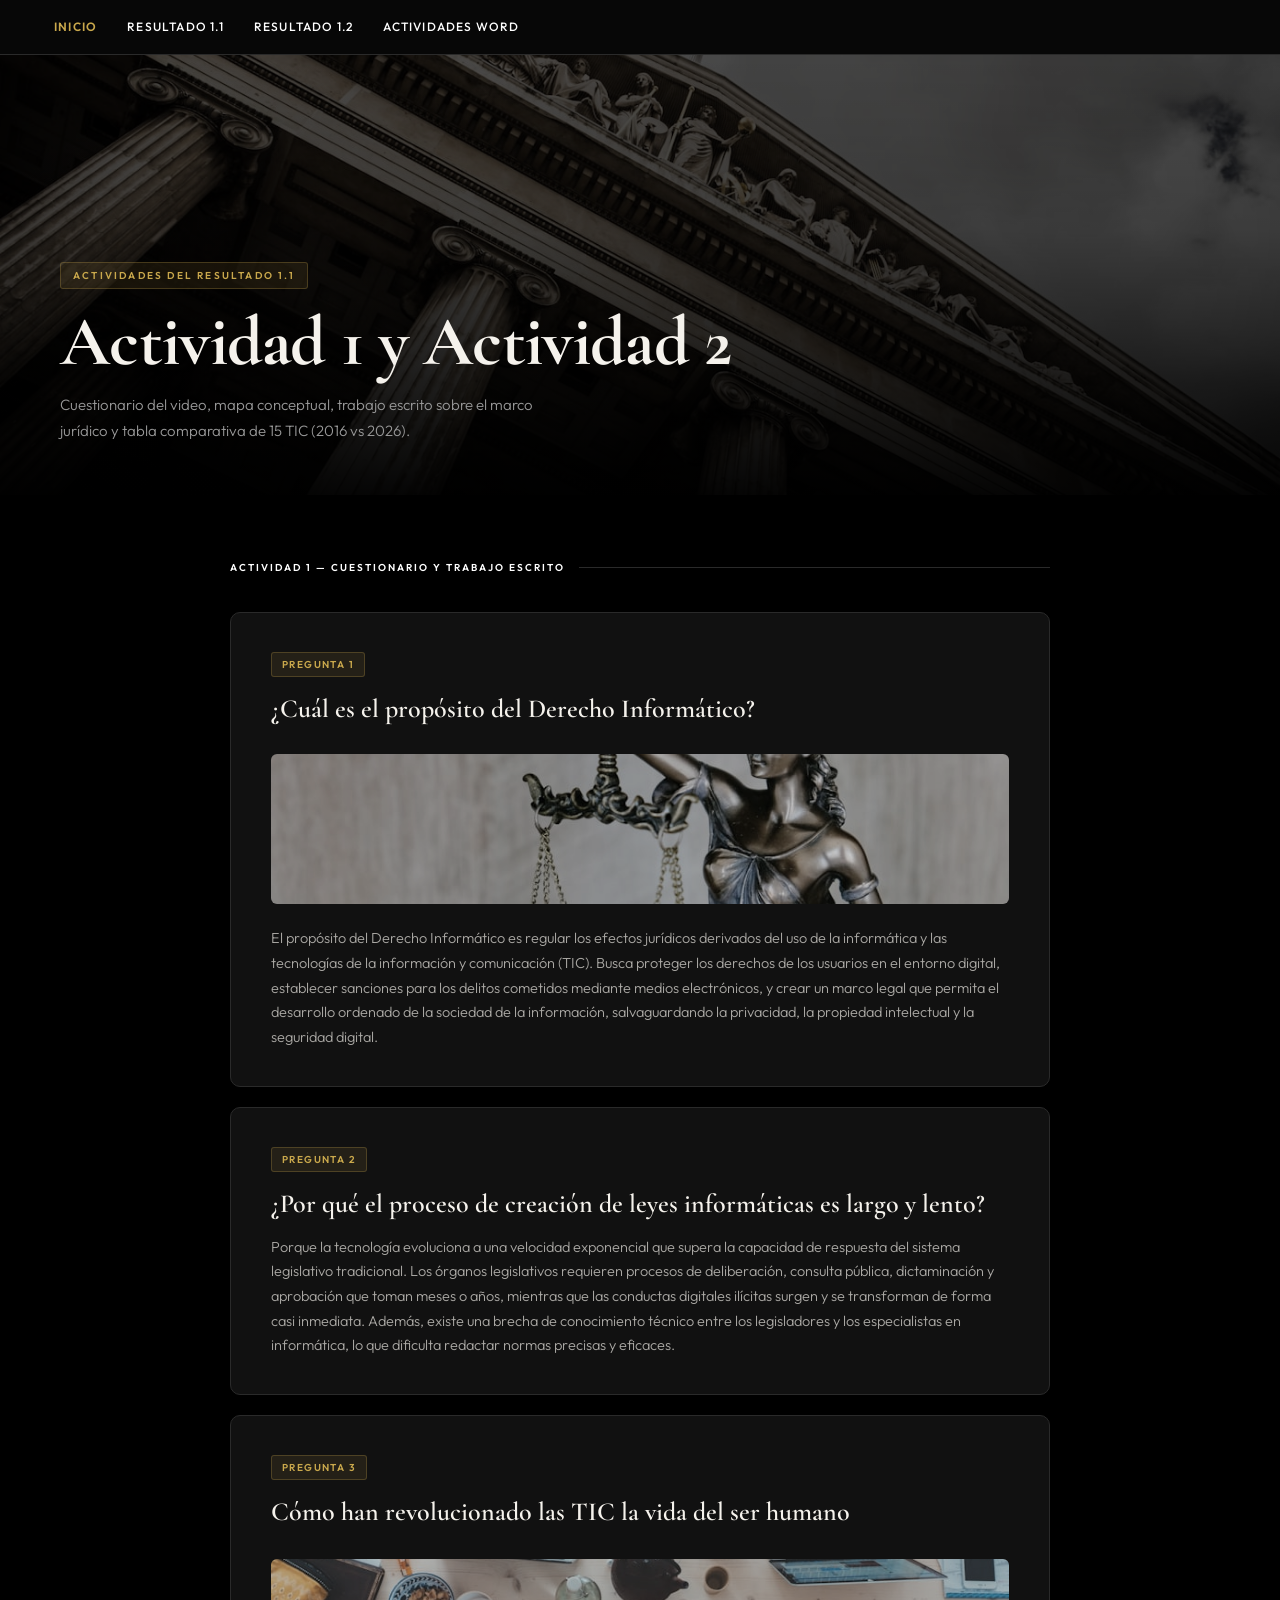
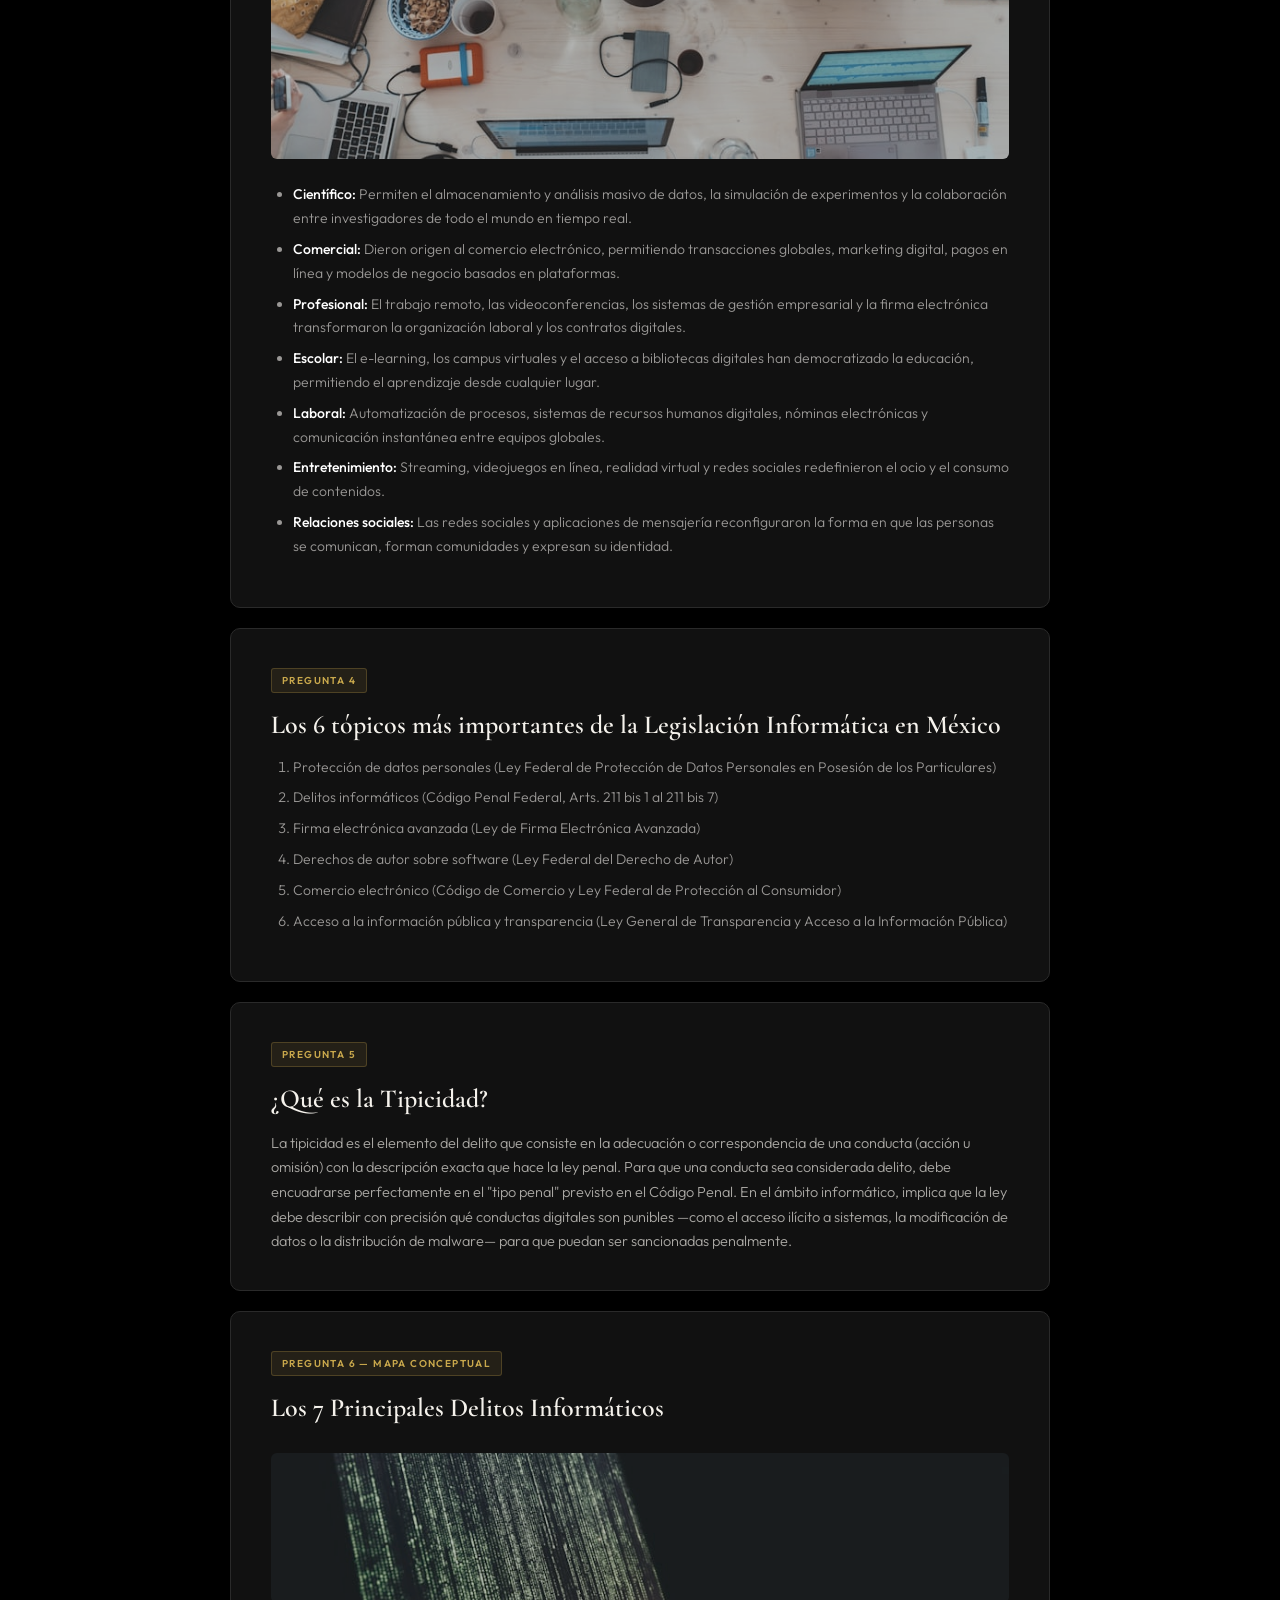
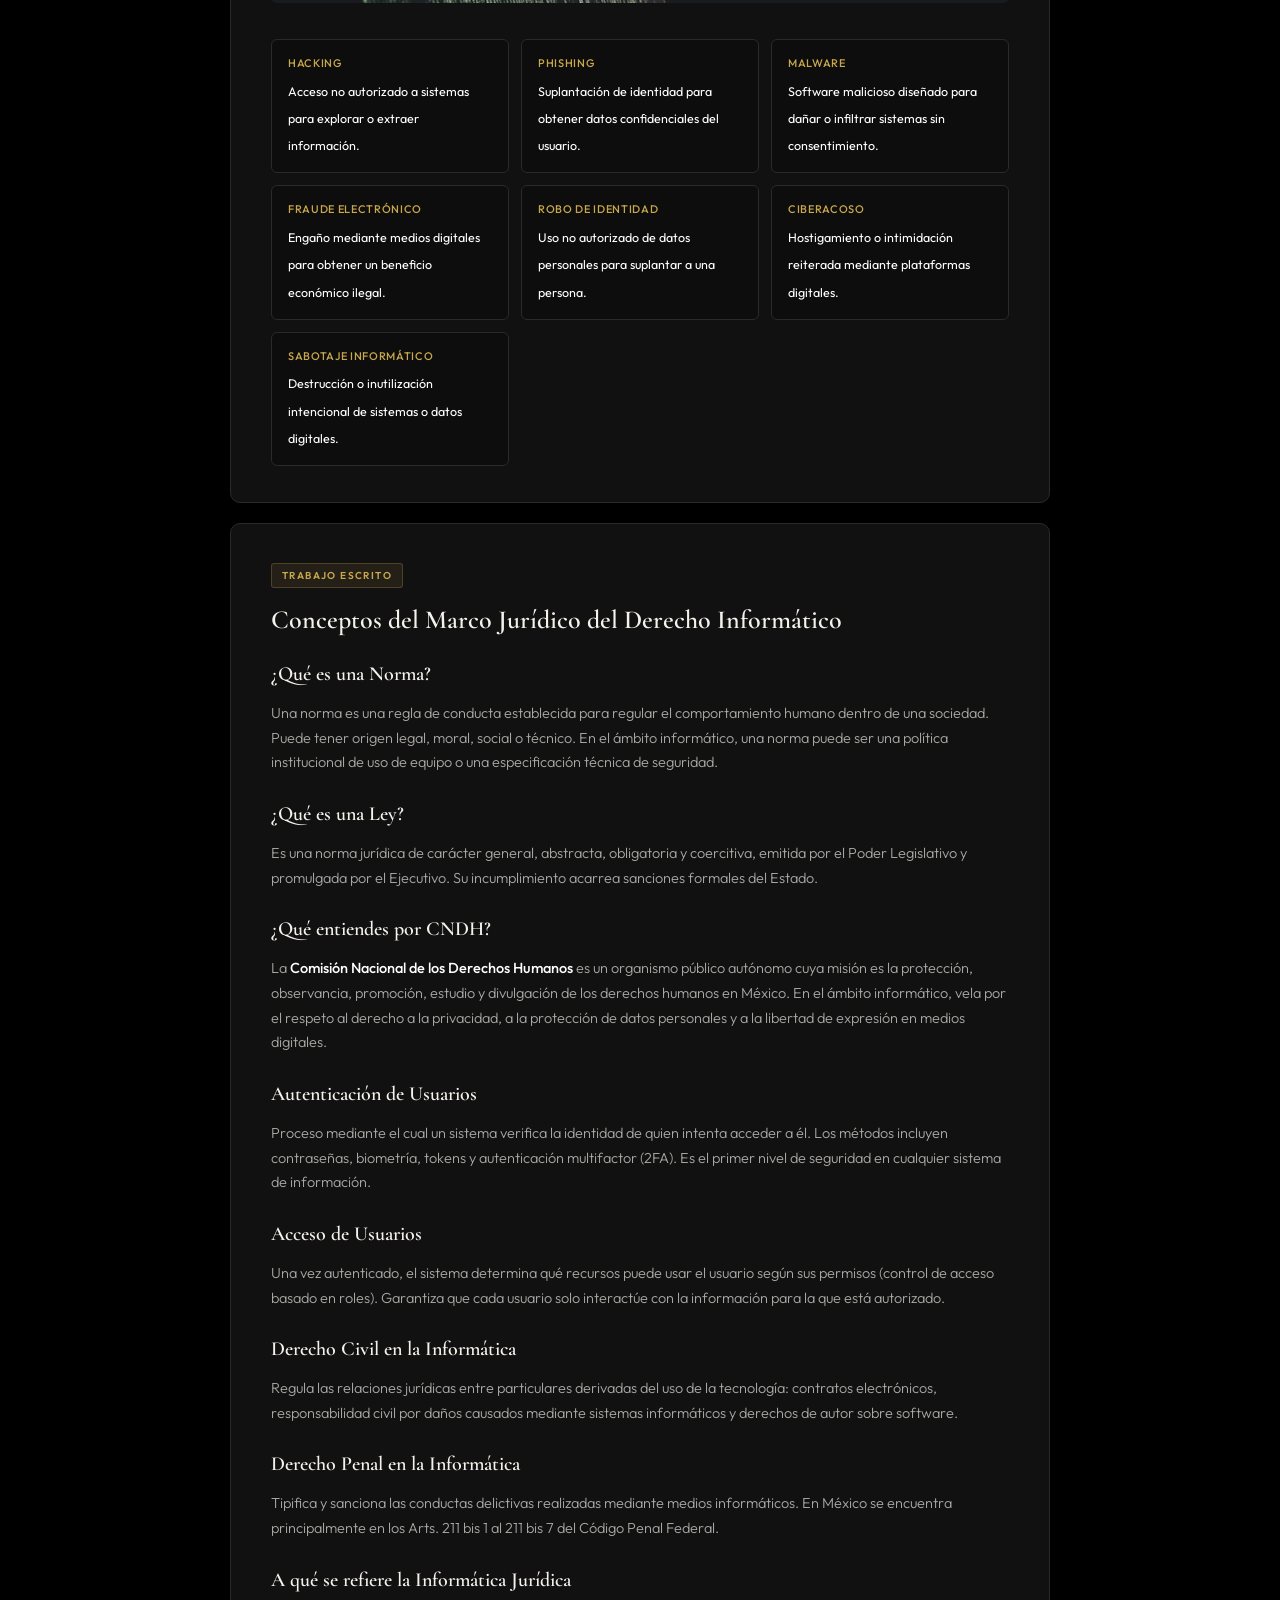
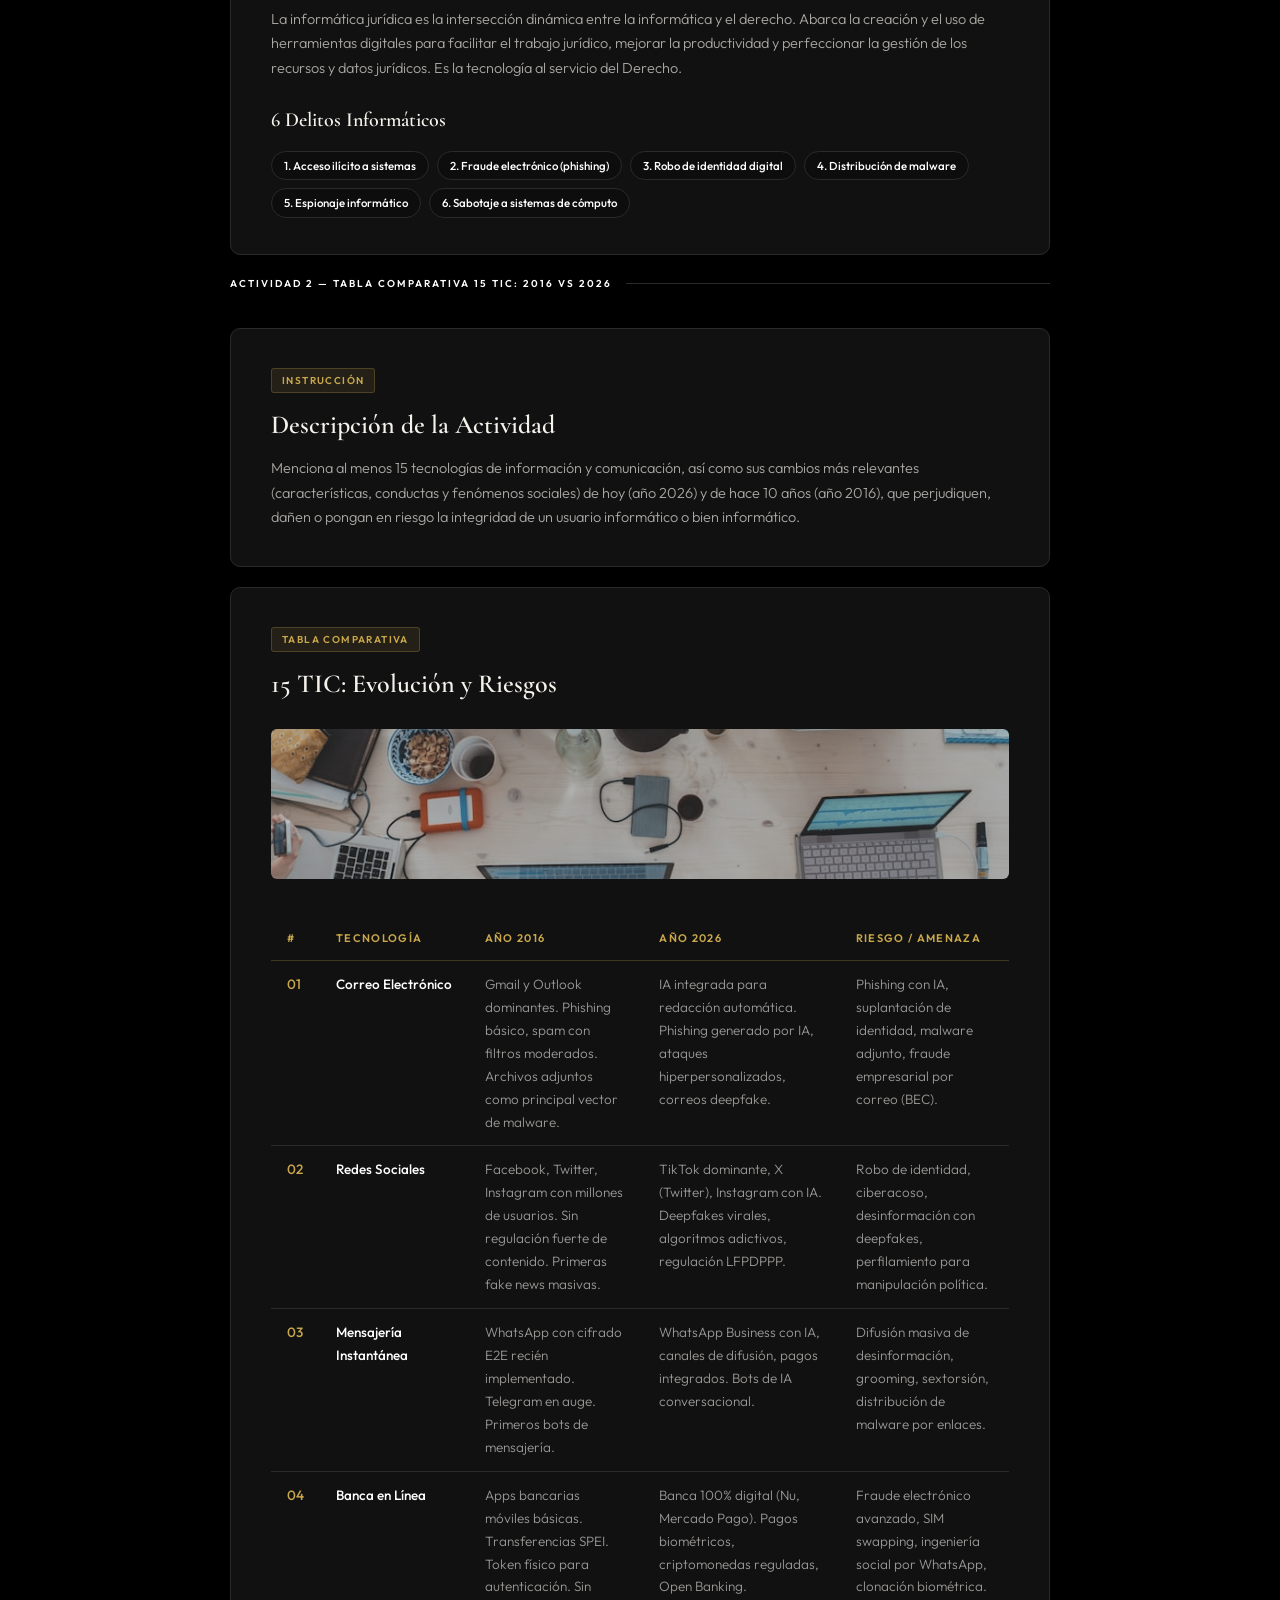
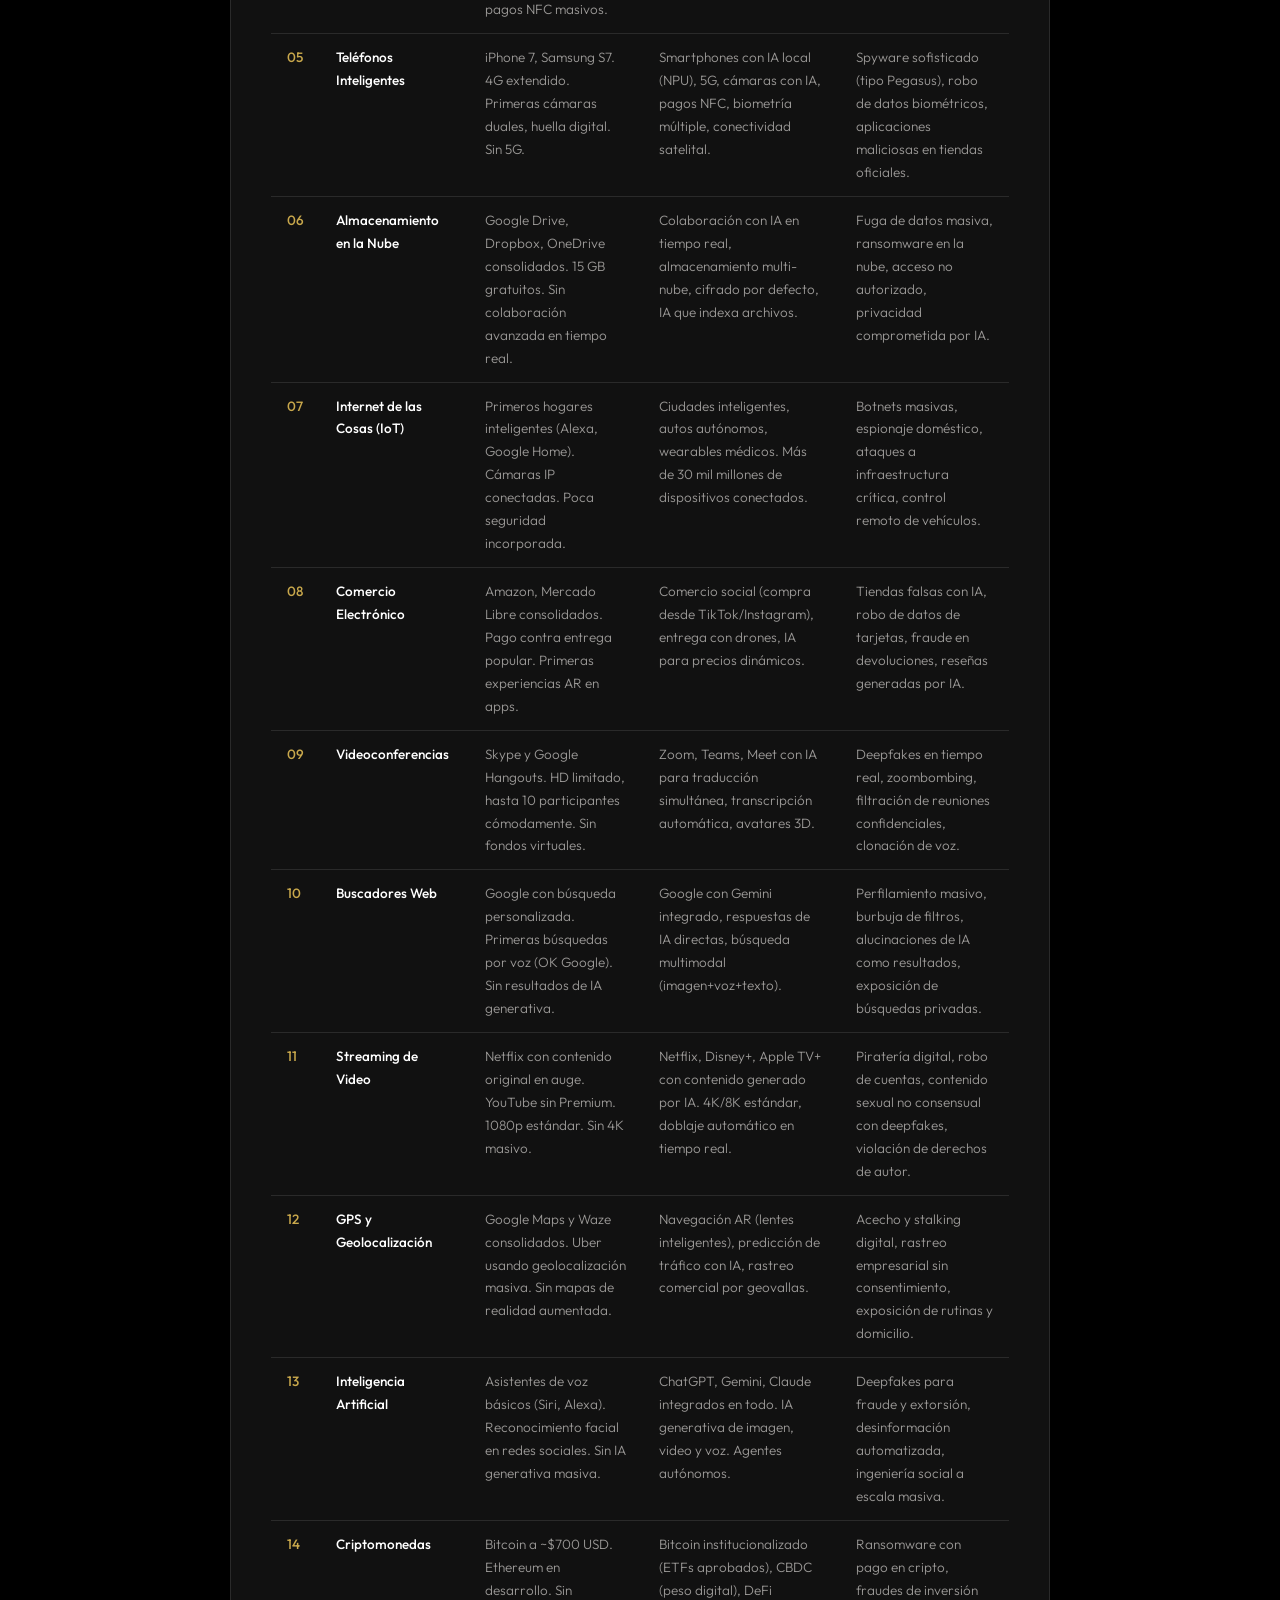
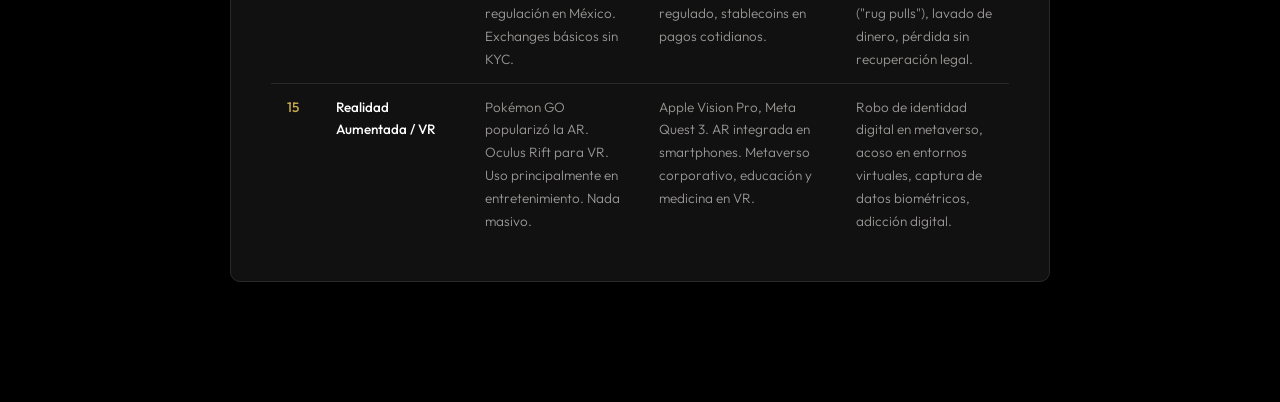
==== actividades1.html @ cea47933 "Initial commit" ====
<!DOCTYPE html>
<html lang="es">
<head>
  <meta charset="UTF-8">
  <meta name="viewport" content="width=device-width, initial-scale=1.0">
  <title>Actividades 1.1 — Derecho Informático</title>
  <link rel="stylesheet" href="estilos.css">
</head>
<body>

<nav>
  <input type="checkbox" id="menu-toggle" class="menu-toggle">
  <label for="menu-toggle" class="hamburger">
    <span></span>
    <span></span>
    <span></span>
  </label>
  <ul>
    <li><a href="index.html">Inicio</a></li>
    <li><a href="resultado1.html">Resultado 1.1</a></li>
    <li><a href="resultado2.html">Resultado 1.2</a></li>
    <li><a href="actividades1.html">Actividades Word</a></li>
  </ul>
</nav>

<div class="hero">
  <img class="hero-img" src="recurvisual/hero_actividades.jpg" alt="Actividades 1.1">
  <div class="hero-overlay"></div>
  <div class="hero-content">
    <span class="hero-eyebrow">Actividades del Resultado 1.1</span>
    <h1>Actividad 1 y Actividad 2</h1>
    <p>Cuestionario del video, mapa conceptual, trabajo escrito sobre el marco jurídico y tabla comparativa de 15 TIC (2016 vs 2026).</p>
  </div>
</div>

<div class="container">

  <!-- ══════════════════════════════════════
       ACTIVIDAD 1 (del word)
  ═══════════════════════════════════════ -->
  <div class="section-label">Actividad 1 — Cuestionario y Trabajo Escrito</div>

  <div class="card">
    <span class="card-tag">Pregunta 1</span>
    <h2>¿Cuál es el propósito del Derecho Informático?</h2>
    <img class="content-img-sm" src="recurvisual/derecho_informatico_act.jpg" alt="Derecho informático">
    <p>El propósito del Derecho Informático es regular los efectos jurídicos derivados del uso de la informática y las tecnologías de la información y comunicación (TIC). Busca proteger los derechos de los usuarios en el entorno digital, establecer sanciones para los delitos cometidos mediante medios electrónicos, y crear un marco legal que permita el desarrollo ordenado de la sociedad de la información, salvaguardando la privacidad, la propiedad intelectual y la seguridad digital.</p>
  </div>

  <div class="card">
    <span class="card-tag">Pregunta 2</span>
    <h2>¿Por qué el proceso de creación de leyes informáticas es largo y lento?</h2>
    <p>Porque la tecnología evoluciona a una velocidad exponencial que supera la capacidad de respuesta del sistema legislativo tradicional. Los órganos legislativos requieren procesos de deliberación, consulta pública, dictaminación y aprobación que toman meses o años, mientras que las conductas digitales ilícitas surgen y se transforman de forma casi inmediata. Además, existe una brecha de conocimiento técnico entre los legisladores y los especialistas en informática, lo que dificulta redactar normas precisas y eficaces.</p>
  </div>

  <div class="card">
    <span class="card-tag">Pregunta 3</span>
    <h2>Cómo han revolucionado las TIC la vida del ser humano</h2>
    <img class="content-img" src="recurvisual/tic_sociedad.jpg" alt="TIC y sociedad">
    <ul>
      <li><strong>Científico:</strong> Permiten el almacenamiento y análisis masivo de datos, la simulación de experimentos y la colaboración entre investigadores de todo el mundo en tiempo real.</li>
      <li><strong>Comercial:</strong> Dieron origen al comercio electrónico, permitiendo transacciones globales, marketing digital, pagos en línea y modelos de negocio basados en plataformas.</li>
      <li><strong>Profesional:</strong> El trabajo remoto, las videoconferencias, los sistemas de gestión empresarial y la firma electrónica transformaron la organización laboral y los contratos digitales.</li>
      <li><strong>Escolar:</strong> El e-learning, los campus virtuales y el acceso a bibliotecas digitales han democratizado la educación, permitiendo el aprendizaje desde cualquier lugar.</li>
      <li><strong>Laboral:</strong> Automatización de procesos, sistemas de recursos humanos digitales, nóminas electrónicas y comunicación instantánea entre equipos globales.</li>
      <li><strong>Entretenimiento:</strong> Streaming, videojuegos en línea, realidad virtual y redes sociales redefinieron el ocio y el consumo de contenidos.</li>
      <li><strong>Relaciones sociales:</strong> Las redes sociales y aplicaciones de mensajería reconfiguraron la forma en que las personas se comunican, forman comunidades y expresan su identidad.</li>
    </ul>
  </div>

  <div class="card">
    <span class="card-tag">Pregunta 4</span>
    <h2>Los 6 tópicos más importantes de la Legislación Informática en México</h2>
    <ol>
      <li>Protección de datos personales (Ley Federal de Protección de Datos Personales en Posesión de los Particulares)</li>
      <li>Delitos informáticos (Código Penal Federal, Arts. 211 bis 1 al 211 bis 7)</li>
      <li>Firma electrónica avanzada (Ley de Firma Electrónica Avanzada)</li>
      <li>Derechos de autor sobre software (Ley Federal del Derecho de Autor)</li>
      <li>Comercio electrónico (Código de Comercio y Ley Federal de Protección al Consumidor)</li>
      <li>Acceso a la información pública y transparencia (Ley General de Transparencia y Acceso a la Información Pública)</li>
    </ol>
  </div>

  <div class="card">
    <span class="card-tag">Pregunta 5</span>
    <h2>¿Qué es la Tipicidad?</h2>
    <p>La tipicidad es el elemento del delito que consiste en la adecuación o correspondencia de una conducta (acción u omisión) con la descripción exacta que hace la ley penal. Para que una conducta sea considerada delito, debe encuadrarse perfectamente en el "tipo penal" previsto en el Código Penal. En el ámbito informático, implica que la ley debe describir con precisión qué conductas digitales son punibles —como el acceso ilícito a sistemas, la modificación de datos o la distribución de malware— para que puedan ser sancionadas penalmente.</p>
  </div>

  <div class="card">
    <span class="card-tag">Pregunta 6 — Mapa Conceptual</span>
    <h2>Los 7 Principales Delitos Informáticos</h2>
    <img class="content-img-sm" src="recurvisual/delitos_informaticos.jpg" alt="Delitos informáticos">
    <div class="virus-grid">
      <div class="virus-item"><strong>Hacking</strong><span>Acceso no autorizado a sistemas para explorar o extraer información.</span></div>
      <div class="virus-item"><strong>Phishing</strong><span>Suplantación de identidad para obtener datos confidenciales del usuario.</span></div>
      <div class="virus-item"><strong>Malware</strong><span>Software malicioso diseñado para dañar o infiltrar sistemas sin consentimiento.</span></div>
      <div class="virus-item"><strong>Fraude Electrónico</strong><span>Engaño mediante medios digitales para obtener un beneficio económico ilegal.</span></div>
      <div class="virus-item"><strong>Robo de Identidad</strong><span>Uso no autorizado de datos personales para suplantar a una persona.</span></div>
      <div class="virus-item"><strong>Ciberacoso</strong><span>Hostigamiento o intimidación reiterada mediante plataformas digitales.</span></div>
      <div class="virus-item"><strong>Sabotaje Informático</strong><span>Destrucción o inutilización intencional de sistemas o datos digitales.</span></div>
    </div>
  </div>

  <div class="card">
    <span class="card-tag">Trabajo Escrito</span>
    <h2>Conceptos del Marco Jurídico del Derecho Informático</h2>

    <h3>¿Qué es una Norma?</h3>
    <p>Una norma es una regla de conducta establecida para regular el comportamiento humano dentro de una sociedad. Puede tener origen legal, moral, social o técnico. En el ámbito informático, una norma puede ser una política institucional de uso de equipo o una especificación técnica de seguridad.</p>

    <h3>¿Qué es una Ley?</h3>
    <p>Es una norma jurídica de carácter general, abstracta, obligatoria y coercitiva, emitida por el Poder Legislativo y promulgada por el Ejecutivo. Su incumplimiento acarrea sanciones formales del Estado.</p>

    <h3>¿Qué entiendes por CNDH?</h3>
    <p>La <strong>Comisión Nacional de los Derechos Humanos</strong> es un organismo público autónomo cuya misión es la protección, observancia, promoción, estudio y divulgación de los derechos humanos en México. En el ámbito informático, vela por el respeto al derecho a la privacidad, a la protección de datos personales y a la libertad de expresión en medios digitales.</p>

    <h3>Autenticación de Usuarios</h3>
    <p>Proceso mediante el cual un sistema verifica la identidad de quien intenta acceder a él. Los métodos incluyen contraseñas, biometría, tokens y autenticación multifactor (2FA). Es el primer nivel de seguridad en cualquier sistema de información.</p>

    <h3>Acceso de Usuarios</h3>
    <p>Una vez autenticado, el sistema determina qué recursos puede usar el usuario según sus permisos (control de acceso basado en roles). Garantiza que cada usuario solo interactúe con la información para la que está autorizado.</p>

    <h3>Derecho Civil en la Informática</h3>
    <p>Regula las relaciones jurídicas entre particulares derivadas del uso de la tecnología: contratos electrónicos, responsabilidad civil por daños causados mediante sistemas informáticos y derechos de autor sobre software.</p>

    <h3>Derecho Penal en la Informática</h3>
    <p>Tipifica y sanciona las conductas delictivas realizadas mediante medios informáticos. En México se encuentra principalmente en los Arts. 211 bis 1 al 211 bis 7 del Código Penal Federal.</p>

    <h3>A qué se refiere la Informática Jurídica</h3>
    <p>La informática jurídica es la intersección dinámica entre la informática y el derecho. Abarca la creación y el uso de herramientas digitales para facilitar el trabajo jurídico, mejorar la productividad y perfeccionar la gestión de los recursos y datos jurídicos. Es la tecnología al servicio del Derecho.</p>

    <h3>6 Delitos Informáticos</h3>
    <div class="tags">
      <span class="tag">1. Acceso ilícito a sistemas</span>
      <span class="tag">2. Fraude electrónico (phishing)</span>
      <span class="tag">3. Robo de identidad digital</span>
      <span class="tag">4. Distribución de malware</span>
      <span class="tag">5. Espionaje informático</span>
      <span class="tag">6. Sabotaje a sistemas de cómputo</span>
    </div>
  </div>

  <!-- ══════════════════════════════════════
       ACTIVIDAD 2 (del word) — Tabla TIC
  ═══════════════════════════════════════ -->
  <div class="section-label">Actividad 2 — Tabla Comparativa 15 TIC: 2016 vs 2026</div>

  <div class="card">
    <span class="card-tag">Instrucción</span>
    <h2>Descripción de la Actividad</h2>
    <p>Menciona al menos 15 tecnologías de información y comunicación, así como sus cambios más relevantes (características, conductas y fenómenos sociales) de hoy (año 2026) y de hace 10 años (año 2016), que perjudiquen, dañen o pongan en riesgo la integridad de un usuario informático o bien informático.</p>
  </div>

  <div class="card">
    <span class="card-tag">Tabla Comparativa</span>
    <h2>15 TIC: Evolución y Riesgos</h2>
    <img class="content-img-sm" src="recurvisual/evolucion_tecnologica.jpg" alt="Evolución tecnológica">
    <div style="overflow-x:auto;">
      <table class="compare-table">
        <thead>
          <tr>
            <th>#</th>
            <th>Tecnología</th>
            <th>Año 2016</th>
            <th>Año 2026</th>
            <th>Riesgo / Amenaza</th>
          </tr>
        </thead>
        <tbody>
          <tr><td><strong style="color:var(--gold)">01</strong></td><td><strong style="color:var(--text)">Correo Electrónico</strong></td><td>Gmail y Outlook dominantes. Phishing básico, spam con filtros moderados. Archivos adjuntos como principal vector de malware.</td><td>IA integrada para redacción automática. Phishing generado por IA, ataques hiperpersonalizados, correos deepfake.</td><td>Phishing con IA, suplantación de identidad, malware adjunto, fraude empresarial por correo (BEC).</td></tr>
          <tr><td><strong style="color:var(--gold)">02</strong></td><td><strong style="color:var(--text)">Redes Sociales</strong></td><td>Facebook, Twitter, Instagram con millones de usuarios. Sin regulación fuerte de contenido. Primeras fake news masivas.</td><td>TikTok dominante, X (Twitter), Instagram con IA. Deepfakes virales, algoritmos adictivos, regulación LFPDPPP.</td><td>Robo de identidad, ciberacoso, desinformación con deepfakes, perfilamiento para manipulación política.</td></tr>
          <tr><td><strong style="color:var(--gold)">03</strong></td><td><strong style="color:var(--text)">Mensajería Instantánea</strong></td><td>WhatsApp con cifrado E2E recién implementado. Telegram en auge. Primeros bots de mensajería.</td><td>WhatsApp Business con IA, canales de difusión, pagos integrados. Bots de IA conversacional.</td><td>Difusión masiva de desinformación, grooming, sextorsión, distribución de malware por enlaces.</td></tr>
          <tr><td><strong style="color:var(--gold)">04</strong></td><td><strong style="color:var(--text)">Banca en Línea</strong></td><td>Apps bancarias móviles básicas. Transferencias SPEI. Token físico para autenticación. Sin pagos NFC masivos.</td><td>Banca 100% digital (Nu, Mercado Pago). Pagos biométricos, criptomonedas reguladas, Open Banking.</td><td>Fraude electrónico avanzado, SIM swapping, ingeniería social por WhatsApp, clonación biométrica.</td></tr>
          <tr><td><strong style="color:var(--gold)">05</strong></td><td><strong style="color:var(--text)">Teléfonos Inteligentes</strong></td><td>iPhone 7, Samsung S7. 4G extendido. Primeras cámaras duales, huella digital. Sin 5G.</td><td>Smartphones con IA local (NPU), 5G, cámaras con IA, pagos NFC, biometría múltiple, conectividad satelital.</td><td>Spyware sofisticado (tipo Pegasus), robo de datos biométricos, aplicaciones maliciosas en tiendas oficiales.</td></tr>
          <tr><td><strong style="color:var(--gold)">06</strong></td><td><strong style="color:var(--text)">Almacenamiento en la Nube</strong></td><td>Google Drive, Dropbox, OneDrive consolidados. 15 GB gratuitos. Sin colaboración avanzada en tiempo real.</td><td>Colaboración con IA en tiempo real, almacenamiento multi-nube, cifrado por defecto, IA que indexa archivos.</td><td>Fuga de datos masiva, ransomware en la nube, acceso no autorizado, privacidad comprometida por IA.</td></tr>
          <tr><td><strong style="color:var(--gold)">07</strong></td><td><strong style="color:var(--text)">Internet de las Cosas (IoT)</strong></td><td>Primeros hogares inteligentes (Alexa, Google Home). Cámaras IP conectadas. Poca seguridad incorporada.</td><td>Ciudades inteligentes, autos autónomos, wearables médicos. Más de 30 mil millones de dispositivos conectados.</td><td>Botnets masivas, espionaje doméstico, ataques a infraestructura crítica, control remoto de vehículos.</td></tr>
          <tr><td><strong style="color:var(--gold)">08</strong></td><td><strong style="color:var(--text)">Comercio Electrónico</strong></td><td>Amazon, Mercado Libre consolidados. Pago contra entrega popular. Primeras experiencias AR en apps.</td><td>Comercio social (compra desde TikTok/Instagram), entrega con drones, IA para precios dinámicos.</td><td>Tiendas falsas con IA, robo de datos de tarjetas, fraude en devoluciones, reseñas generadas por IA.</td></tr>
          <tr><td><strong style="color:var(--gold)">09</strong></td><td><strong style="color:var(--text)">Videoconferencias</strong></td><td>Skype y Google Hangouts. HD limitado, hasta 10 participantes cómodamente. Sin fondos virtuales.</td><td>Zoom, Teams, Meet con IA para traducción simultánea, transcripción automática, avatares 3D.</td><td>Deepfakes en tiempo real, zoombombing, filtración de reuniones confidenciales, clonación de voz.</td></tr>
          <tr><td><strong style="color:var(--gold)">10</strong></td><td><strong style="color:var(--text)">Buscadores Web</strong></td><td>Google con búsqueda personalizada. Primeras búsquedas por voz (OK Google). Sin resultados de IA generativa.</td><td>Google con Gemini integrado, respuestas de IA directas, búsqueda multimodal (imagen+voz+texto).</td><td>Perfilamiento masivo, burbuja de filtros, alucinaciones de IA como resultados, exposición de búsquedas privadas.</td></tr>
          <tr><td><strong style="color:var(--gold)">11</strong></td><td><strong style="color:var(--text)">Streaming de Video</strong></td><td>Netflix con contenido original en auge. YouTube sin Premium. 1080p estándar. Sin 4K masivo.</td><td>Netflix, Disney+, Apple TV+ con contenido generado por IA. 4K/8K estándar, doblaje automático en tiempo real.</td><td>Piratería digital, robo de cuentas, contenido sexual no consensual con deepfakes, violación de derechos de autor.</td></tr>
          <tr><td><strong style="color:var(--gold)">12</strong></td><td><strong style="color:var(--text)">GPS y Geolocalización</strong></td><td>Google Maps y Waze consolidados. Uber usando geolocalización masiva. Sin mapas de realidad aumentada.</td><td>Navegación AR (lentes inteligentes), predicción de tráfico con IA, rastreo comercial por geovallas.</td><td>Acecho y stalking digital, rastreo empresarial sin consentimiento, exposición de rutinas y domicilio.</td></tr>
          <tr><td><strong style="color:var(--gold)">13</strong></td><td><strong style="color:var(--text)">Inteligencia Artificial</strong></td><td>Asistentes de voz básicos (Siri, Alexa). Reconocimiento facial en redes sociales. Sin IA generativa masiva.</td><td>ChatGPT, Gemini, Claude integrados en todo. IA generativa de imagen, video y voz. Agentes autónomos.</td><td>Deepfakes para fraude y extorsión, desinformación automatizada, ingeniería social a escala masiva.</td></tr>
          <tr><td><strong style="color:var(--gold)">14</strong></td><td><strong style="color:var(--text)">Criptomonedas</strong></td><td>Bitcoin a ~$700 USD. Ethereum en desarrollo. Sin regulación en México. Exchanges básicos sin KYC.</td><td>Bitcoin institucionalizado (ETFs aprobados), CBDC (peso digital), DeFi regulado, stablecoins en pagos cotidianos.</td><td>Ransomware con pago en cripto, fraudes de inversión ("rug pulls"), lavado de dinero, pérdida sin recuperación legal.</td></tr>
          <tr><td><strong style="color:var(--gold)">15</strong></td><td><strong style="color:var(--text)">Realidad Aumentada / VR</strong></td><td>Pokémon GO popularizó la AR. Oculus Rift para VR. Uso principalmente en entretenimiento. Nada masivo.</td><td>Apple Vision Pro, Meta Quest 3. AR integrada en smartphones. Metaverso corporativo, educación y medicina en VR.</td><td>Robo de identidad digital en metaverso, acoso en entornos virtuales, captura de datos biométricos, adicción digital.</td></tr>
        </tbody>
      </table>
    </div>
  </div>

</div>

</body>
</html>
---- estilos.css ----
@import url('https://fonts.googleapis.com/css2?family=Cormorant+Garamond:wght@400;500;600;700&family=Outfit:wght@300;400;500;600&display=swap');

:root {
  --bg:        #000000;
  --surface:   #111111;
  --surface2:  #0d0d0d;
  --border:    #2a2a2a;
  --text:      #ffffff;
  --muted:     #ffffff;
  --faint:     #3e3c3a;
  --gold:      #c9a84c;
  --gold-dim:  rgba(201,168,76,0.10);
  --gold-line: rgba(201,168,76,0.25);
  --white:     #f5f2ec;
}

*, *::before, *::after { box-sizing: border-box; margin: 0; padding: 0; }
html { scroll-behavior: smooth; }
body {
  font-family: 'Outfit', sans-serif;
  background: var(--bg);
  color: var(--text);
  line-height: 1.7;
  min-height: 100vh;
}
::-webkit-scrollbar { width: 5px; }
::-webkit-scrollbar-track { background: var(--bg); }
::-webkit-scrollbar-thumb { background: var(--faint); border-radius: 4px; }

/* NAV */
nav {
  position: sticky; top: 0; z-index: 200;
  background: rgba(8,8,8,0.94);
  backdrop-filter: blur(14px);
  border-bottom: 1px solid var(--border);
  padding: 0 40px;
}
nav ul { list-style:none; display:flex; align-items:center; height:54px; gap:2px; overflow-x:auto; scrollbar-width:none; }
nav ul::-webkit-scrollbar { display:none; }
nav ul li a {
  display:block; font-size:12px; font-weight:500;
  letter-spacing:0.1em; text-transform:uppercase;
  color:var(--muted); text-decoration:none;
  padding:6px 14px; border-radius:4px; white-space:nowrap;
  transition:color .2s, background .2s;
}
nav ul li a:hover { color:var(--white); background:rgba(255,255,255,0.05); }
nav ul li a.active { color:var(--gold); }
nav ul li:first-child a { color:var(--gold); font-weight:600; }

/* NAV TOGGLE */
.menu-toggle, .hamburger { display: none; }

/* HERO */
.hero {
  position:relative; height:440px; overflow:hidden;
  display:flex; align-items:flex-end;
}
.hero-img {
  position:absolute; inset:0; width:100%; height:100%;
  object-fit:cover; object-position:center;
  filter:brightness(0.3) saturate(0.6);
}
.hero-overlay {
  position:absolute; inset:0;
  background:linear-gradient(to top, rgba(0,0,0,0.92) 0%, rgba(0,0,0,0.15) 60%, transparent 100%);
}
.hero-content { position:relative; z-index:2; padding:0 60px 52px; max-width:860px; }
.hero-eyebrow {
  display:inline-block; font-size:10px; font-weight:600;
  letter-spacing:0.22em; text-transform:uppercase; color:var(--gold);
  border:1px solid var(--gold-line); background:var(--gold-dim);
  padding:4px 12px; border-radius:3px; margin-bottom:16px;
}
.hero h1 {
  font-family:'Cormorant Garamond', serif;
  font-size:clamp(38px,6vw,70px); font-weight:700;
  color:var(--white); line-height:1.05; letter-spacing:-0.01em;
}
.hero p { margin-top:14px; font-size:15px; color:#999; max-width:500px; font-weight:300; }

/* CONTAINER */
.container { max-width:900px; margin:0 auto; padding:64px 40px 100px; }

/* SECTION LABEL */
.section-label {
  display:flex; align-items:center; gap:14px;
  font-size:10px; font-weight:600; letter-spacing:0.2em; text-transform:uppercase;
  color:var(--muted); margin-bottom:36px;
}
.section-label::after { content:''; flex:1; height:1px; background:var(--border); }

/* CARDS */
.card {
  background:var(--surface); border:1px solid var(--border);
  border-radius:10px; padding:36px 40px; margin-bottom:20px;
  position:relative; overflow:hidden;
  transition:border-color .25s, box-shadow .25s;
}
.card::before {
  content:''; position:absolute; left:0; top:0; bottom:0; width:3px;
  background:var(--gold); transform:scaleY(0); transform-origin:bottom;
  transition:transform .35s ease;
}
.card:hover { border-color:#3a3a3a; box-shadow:0 14px 44px rgba(0,0,0,0.45); }
.card:hover::before { transform:scaleY(1); }

.card-tag {
  display:inline-block; font-size:10px; font-weight:600;
  letter-spacing:0.14em; text-transform:uppercase; color:var(--gold);
  background:var(--gold-dim); border:1px solid var(--gold-line);
  padding:3px 10px; border-radius:3px; margin-bottom:16px;
}
.card h2 {
  font-family:'Cormorant Garamond', serif; font-size:26px; font-weight:600;
  color:var(--white); margin-bottom:16px; line-height:1.2;
}
.card h3 {
  font-family:'Cormorant Garamond', serif; font-size:20px; font-weight:600;
  color:var(--white); margin:22px 0 10px;
}
.card h3:first-child { margin-top:0; }
.card p { font-size:14.5px; color:#aaa8a4; margin-bottom:10px; font-weight:300; }
.card p:last-child { margin-bottom:0; }
.card strong { color:var(--text); font-weight:500; }
.card ul { padding-left:22px; margin-bottom:12px; }
.card ul li { font-size:14px; color:#9a9896; margin-bottom:7px; font-weight:300; }
.card ul li strong { color:var(--text); }
.card ol { padding-left:22px; margin-bottom:12px; }
.card ol li { font-size:14px; color:#9a9896; margin-bottom:7px; font-weight:300; }

/* LAW QUOTE */
.law-quote {
  border-left:3px solid var(--gold); padding:14px 20px;
  margin:16px 0; background:rgba(201,168,76,0.05); border-radius:0 6px 6px 0;
}
.law-quote p { font-size:13.5px; color:#8a8884; font-style:italic; margin:0; }

/* TAGS */
.tags { display:flex; flex-wrap:wrap; gap:8px; margin-top:14px; }
.tag {
  font-size:11.5px; font-weight:500; color:var(--muted);
  background:var(--surface2); border:1px solid var(--border);
  padding:4px 12px; border-radius:20px;
}

/* VIRUS GRID */
.virus-grid { display:grid; grid-template-columns:repeat(auto-fill,minmax(195px,1fr)); gap:12px; margin-top:14px; }
.virus-item { background:var(--surface2); border:1px solid var(--border); border-radius:6px; padding:14px 16px; }
.virus-item strong { display:block; font-size:11px; color:var(--gold); margin-bottom:4px; letter-spacing:0.06em; text-transform:uppercase; }
.virus-item span { font-size:12.5px; color:var(--muted); }

/* INDEX */
.index-intro { display:grid; grid-template-columns:1fr 1fr; gap:18px; margin-bottom:50px; }
.intro-card { background:var(--surface); border:1px solid var(--border); border-radius:10px; padding:28px 30px; }
.intro-card h3 { font-family:'Cormorant Garamond', serif; font-size:18px; font-weight:600; color:var(--gold); margin-bottom:10px; }
.intro-card p { font-size:13.5px; color:#888; font-weight:300; }

.activity-grid { display:grid; grid-template-columns:repeat(auto-fill,minmax(270px,1fr)); gap:18px; }
.activity-card {
  background:var(--surface); border:1px solid var(--border);
  border-radius:10px; overflow:hidden;
  text-decoration:none; display:block;
  transition:transform .25s, border-color .25s, box-shadow .25s;
}
.activity-card:hover { transform:translateY(-5px); border-color:#3a3a3a; box-shadow:0 18px 52px rgba(0,0,0,0.55); }
.activity-card .card-img { width:100%; height:150px; object-fit:cover; filter:saturate(0.5) brightness(0.7); transition:filter .3s; display:block; }
.activity-card:hover .card-img { filter:saturate(0.8) brightness(0.85); }
.activity-card .card-body { padding:22px 26px 24px; }
.activity-card .num { font-family:'Cormorant Garamond', serif; font-size:42px; font-weight:700; color:var(--faint); line-height:1; margin-bottom:8px; transition:color .25s; }
.activity-card:hover .num { color:var(--gold); }
.activity-card h3 { font-size:13px; font-weight:600; letter-spacing:0.06em; text-transform:uppercase; color:var(--white); margin-bottom:6px; }
.activity-card p { font-size:12.5px; color:var(--muted); font-weight:300; line-height:1.5; }

/* CONTENT IMAGES */
.content-img {
  width:100%; height:200px; object-fit:cover;
  border-radius:6px; margin:16px 0;
  filter:saturate(0.6) brightness(0.8);
}
.content-img-sm {
  width:100%; height:150px; object-fit:cover;
  border-radius:6px; margin:14px 0;
  filter:saturate(0.6) brightness(0.8);
}

/* COMPARE TABLE */
.compare-table { width:100%; border-collapse:collapse; margin-top:16px; }
.compare-table th { font-size:11px; font-weight:600; letter-spacing:0.12em; text-transform:uppercase; color:var(--gold); padding:12px 16px; border-bottom:1px solid var(--gold-line); text-align:left; }
.compare-table td { font-size:13.5px; color:#9a9896; padding:12px 16px; border-bottom:1px solid var(--border); font-weight:300; vertical-align:top; }
.compare-table tr:last-child td { border-bottom:none; }
.compare-table tr:hover td { background:rgba(255,255,255,0.02); }

/* FOOTER */
footer { text-align:center; padding:28px; font-size:11px; color:#333; letter-spacing:0.1em; border-top:1px solid var(--border); }

/* ANIMATIONS */

/* ---- TABLET (max 900px) ---- */
@media(max-width:900px){
  .hero { height:360px; }
  .hero-content { padding:0 36px 44px; }
  .container { max-width:100%; padding:48px 28px 72px; }
  .card { padding:30px 28px; }
  .index-intro { grid-template-columns:1fr; }
  .virus-grid { grid-template-columns:repeat(auto-fill,minmax(160px,1fr)); }
}

/* ---- PHONE (max 700px) ---- */
@media(max-width:700px){
  nav { padding:0 20px; display: flex; align-items: center; justify-content: flex-start; height: 54px; }
  .hamburger { 
    display: flex; flex-direction: column; gap: 5px; 
    cursor: pointer; z-index: 201; 
  }
  .hamburger span { 
    display: block; width: 22px; height: 2px; 
    background: var(--white); transition: 0.3s; 
  }
  nav ul { 
    position: absolute; top: 100%; left: 0; right: 0; 
    background: rgba(8,8,8,0.98); border-bottom: 1px solid var(--border);
    flex-direction: column; height: auto; padding: 20px 0; gap: 10px;
    clip-path: inset(0 0 100% 0); transition: clip-path 0.3s ease-out;
  }
  .menu-toggle:checked ~ ul { clip-path: inset(0 0 0 0); }
  .menu-toggle:checked ~ .hamburger span:nth-child(1) { transform: translateY(7px) rotate(45deg); }
  .menu-toggle:checked ~ .hamburger span:nth-child(2) { opacity: 0; }
  .menu-toggle:checked ~ .hamburger span:nth-child(3) { transform: translateY(-7px) rotate(-45deg); }
  nav ul li { width: 100%; text-align: center; }
  nav ul li a { font-size:13px; padding:12px 20px; letter-spacing:0.1em; display: inline-block; }

  .hero { height:280px; }
  .hero-content { padding:0 20px 28px; max-width:100%; }
  .hero-eyebrow { font-size:9px; padding:3px 8px; margin-bottom:12px; }
  .hero h1 { font-size:clamp(26px,8vw,42px); }
  .hero p { font-size:13px; max-width:100%; }

  .container { padding:32px 16px 48px; }
  .section-label { font-size:9px; letter-spacing:0.14em; margin-bottom:24px; gap:10px; }

  .card { padding:20px 18px; margin-bottom:14px; border-radius:8px; }
  .card-tag { font-size:9px; padding:2px 8px; margin-bottom:12px; }
  .card h2 { font-size:22px; margin-bottom:12px; }
  .card h3 { font-size:17px; margin:16px 0 8px; }
  .card p { font-size:13.5px; }
  .card ul li, .card ol li { font-size:13px; }

  .law-quote { padding:10px 14px; margin:12px 0; }
  .law-quote p { font-size:12.5px; }

  .content-img { height:160px; margin:12px 0; }
  .content-img-sm { height:120px; margin:10px 0; }

  .virus-grid { grid-template-columns:1fr 1fr; gap:8px; }
  .virus-item { padding:10px 12px; }
  .virus-item strong { font-size:10px; }
  .virus-item span { font-size:11.5px; }

  .tags { gap:6px; }
  .tag { font-size:10.5px; padding:3px 10px; }

  .activity-grid { grid-template-columns:1fr; }
  .activity-card .card-body { padding:16px 18px 18px; }
  .activity-card .num { font-size:34px; }
  .activity-card h3 { font-size:12px; }
  .activity-card p { font-size:11.5px; }

  .index-intro { grid-template-columns:1fr; gap:12px; }
  .intro-card { padding:20px 22px; }
  .intro-card h3 { font-size:16px; }
  .intro-card p { font-size:12.5px; }

  .compare-table th { font-size:10px; padding:10px 12px; }
  .compare-table td { font-size:12.5px; padding:10px 12px; }
}

/* ---- SMALL PHONE (max 400px) ---- */
@media(max-width:400px){
  .hero { height:240px; }
  .hero h1 { font-size:24px; }
  .container { padding:24px 12px 36px; }
  .card { padding:16px 14px; }
  .virus-grid { grid-template-columns:1fr; }
}
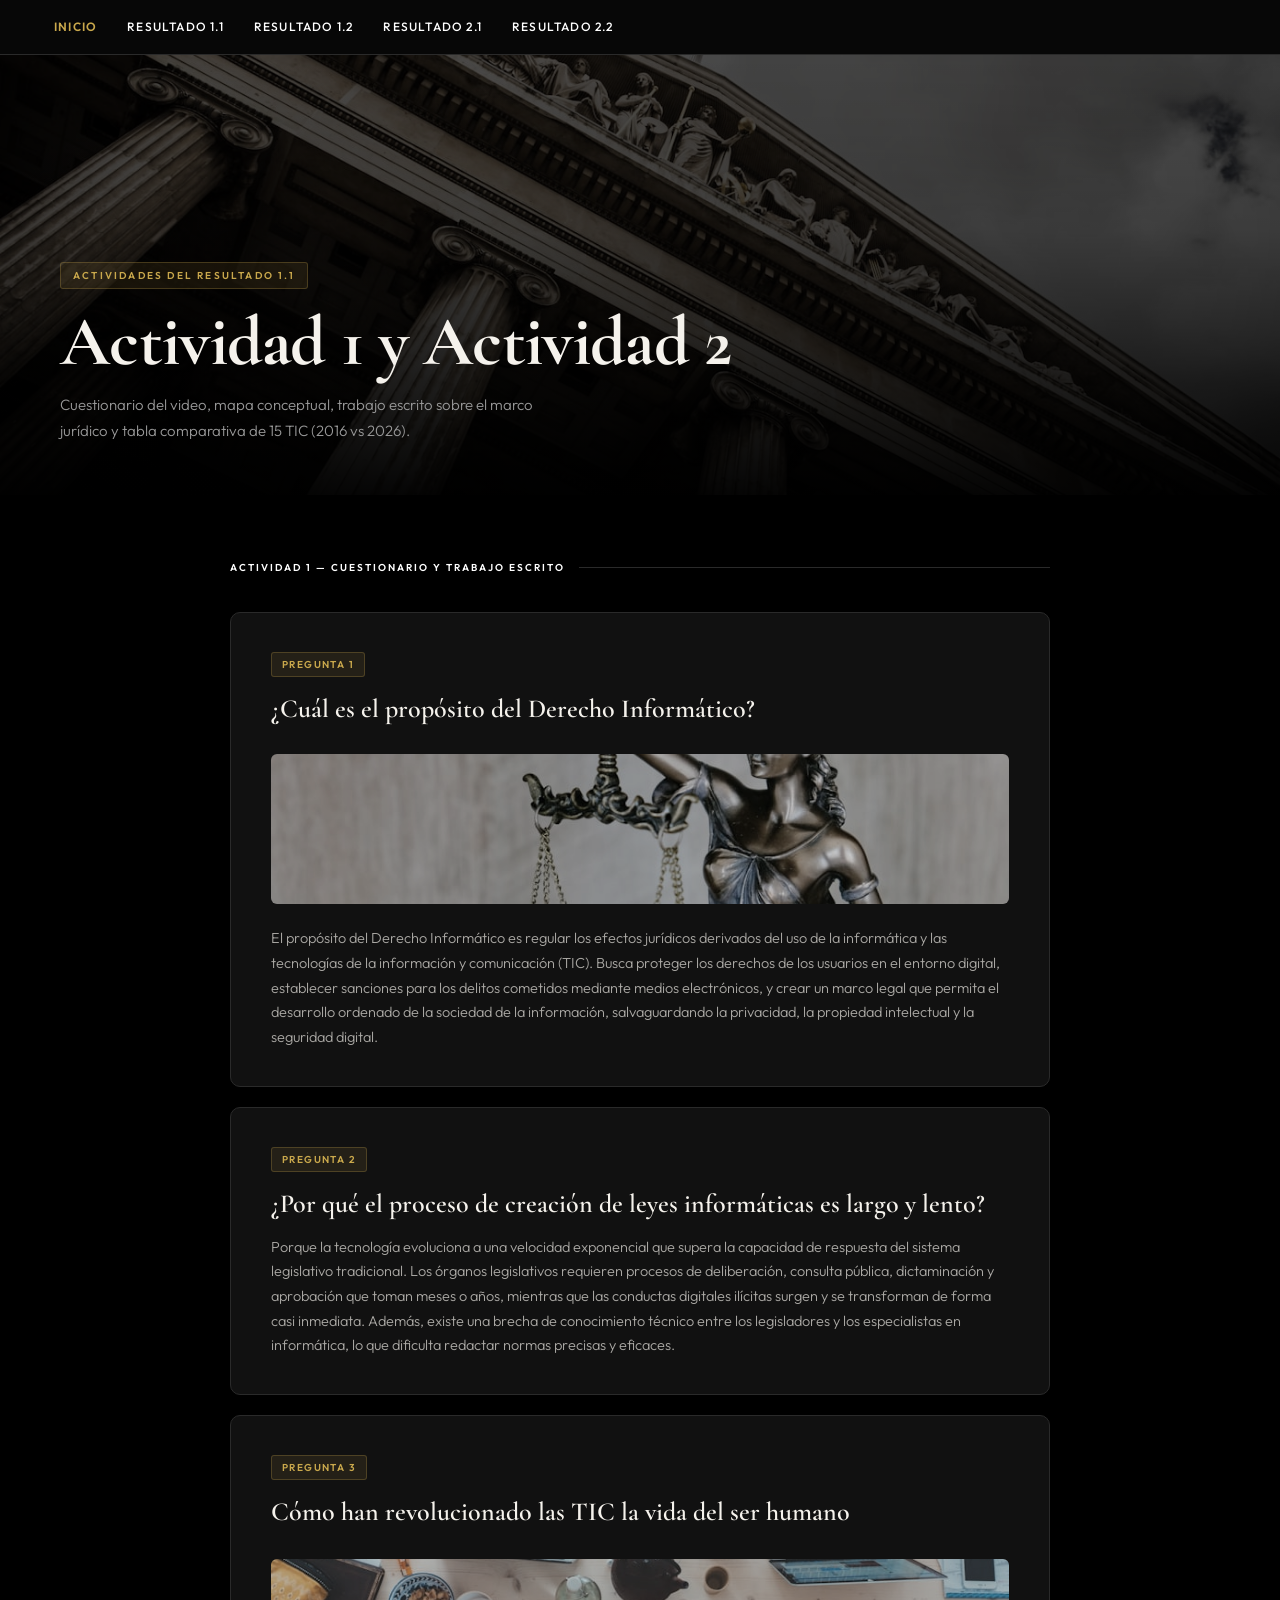
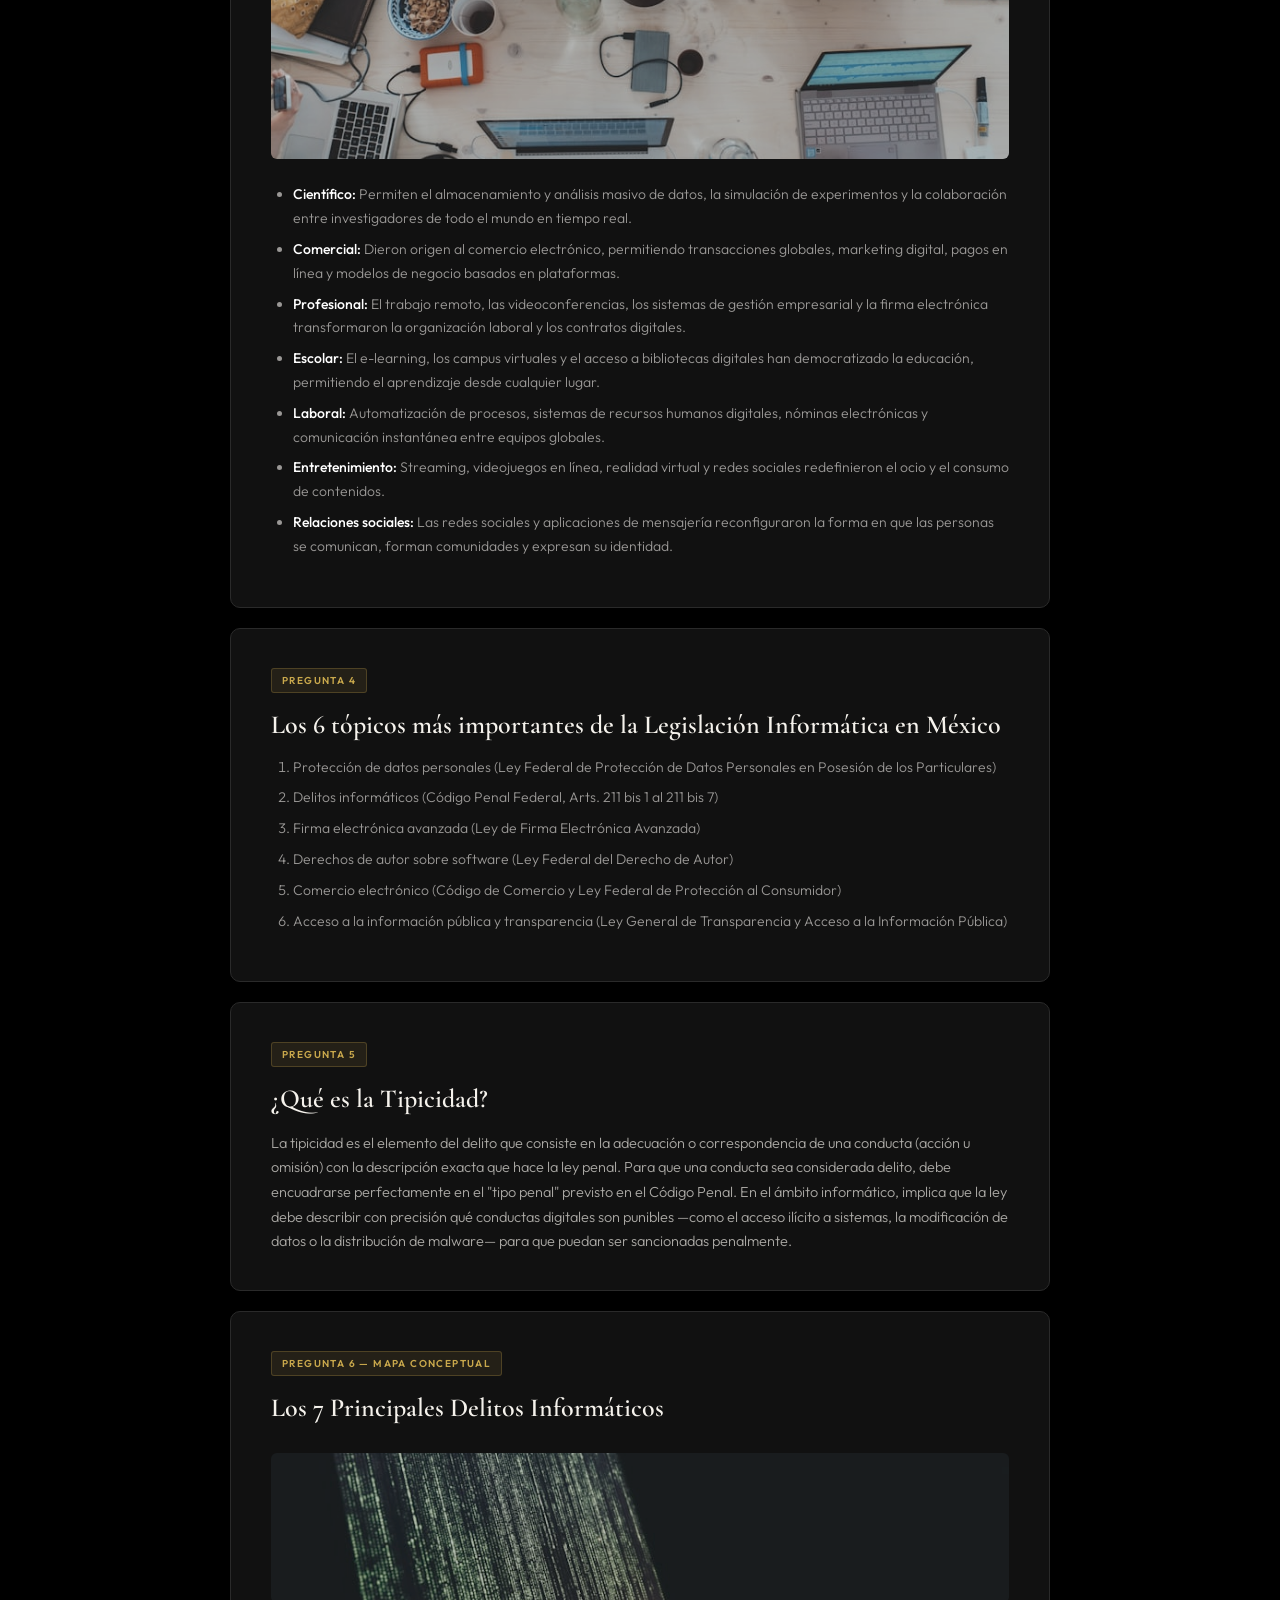
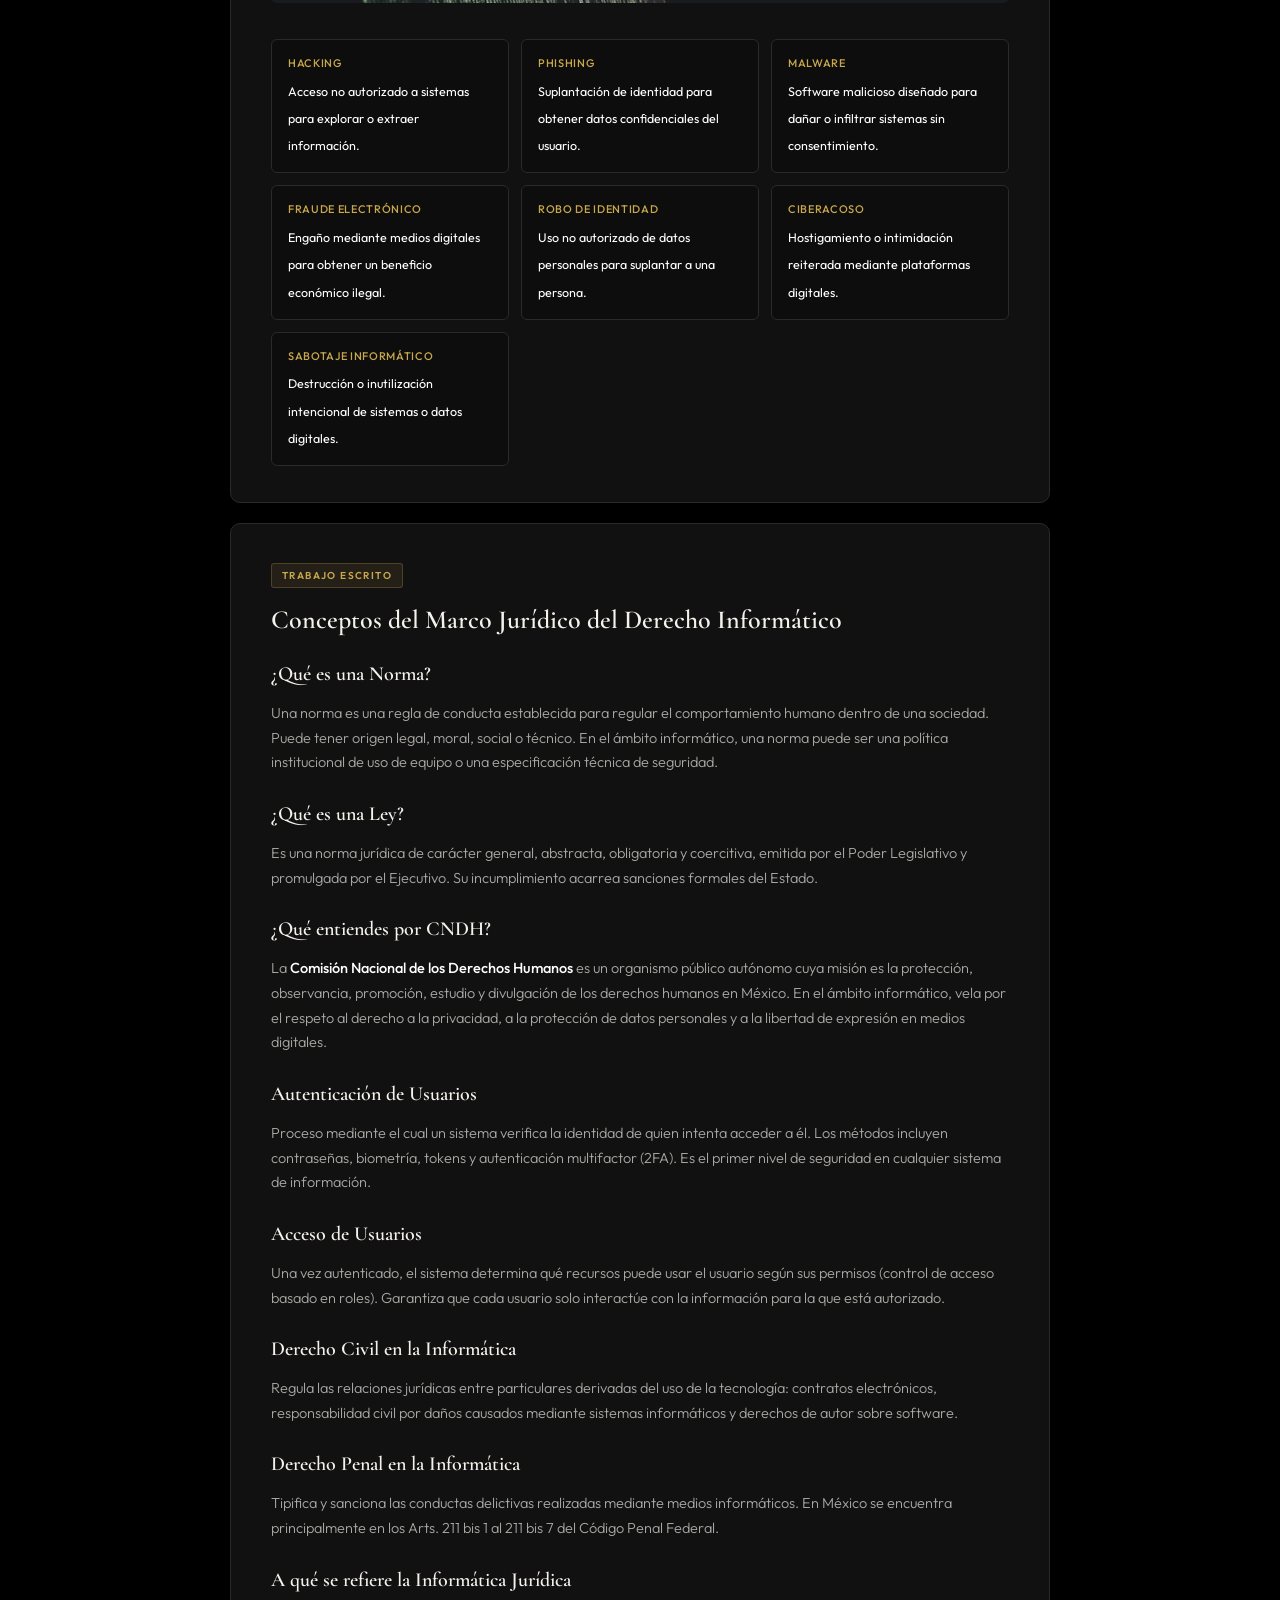
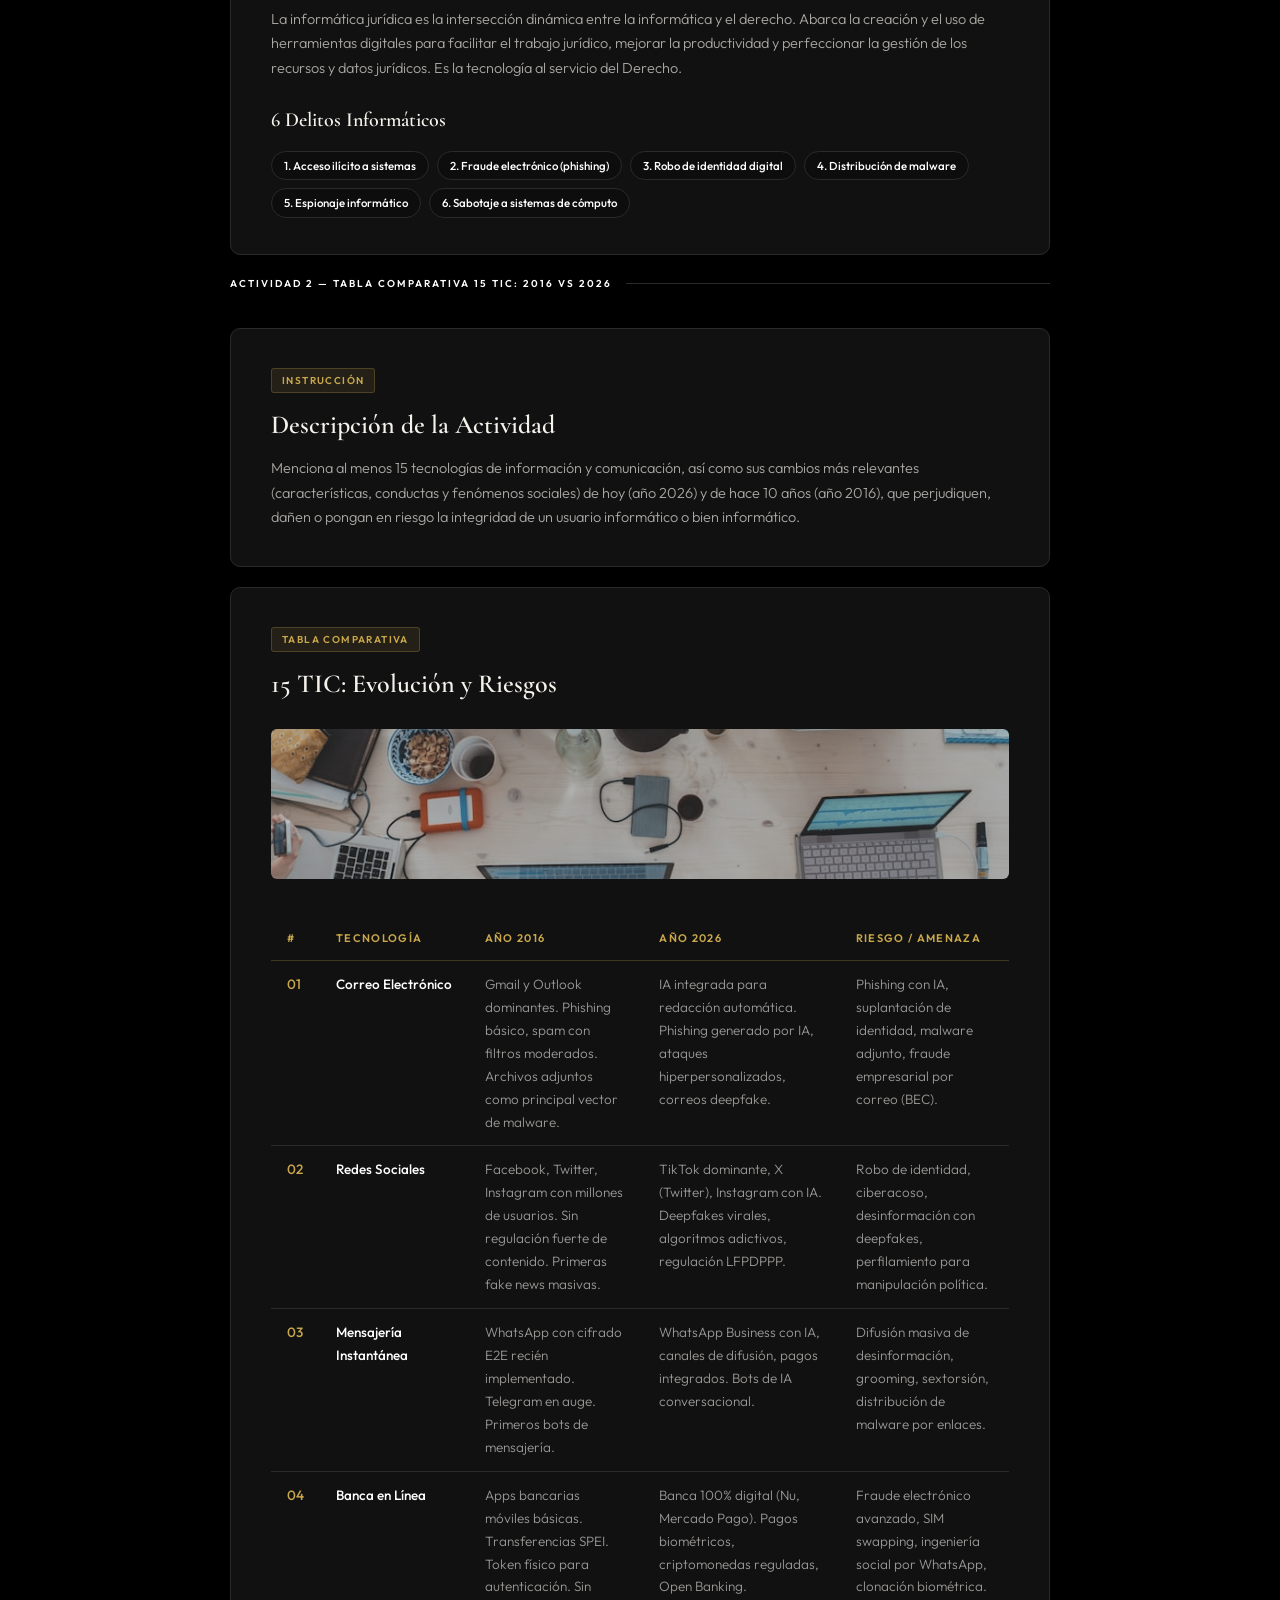
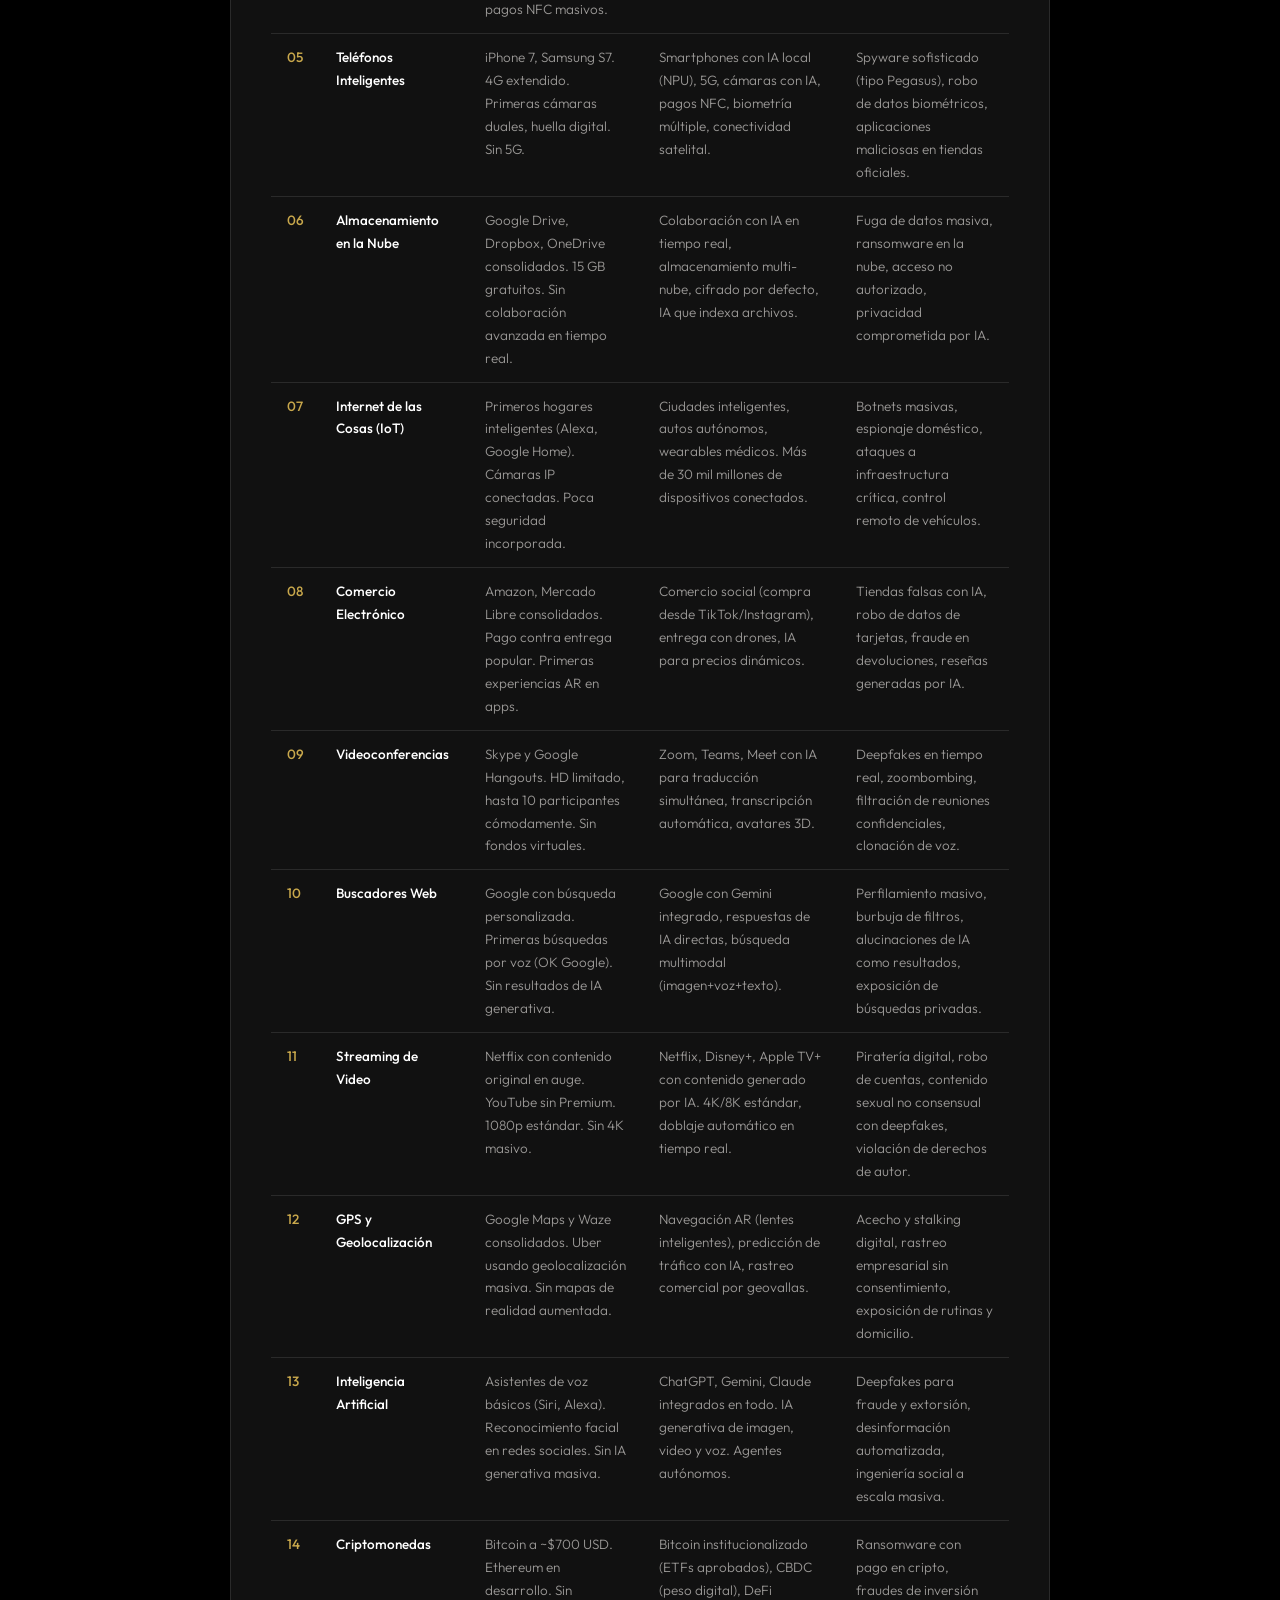
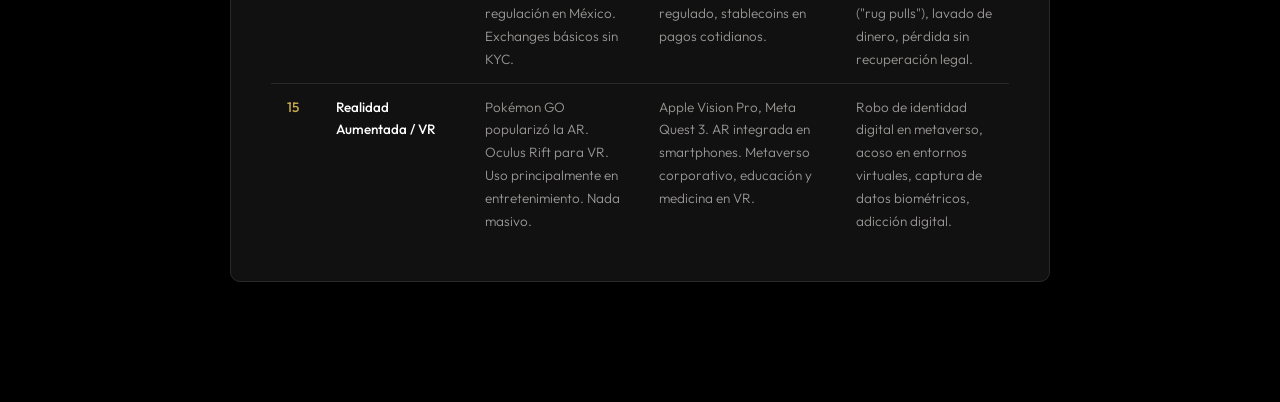
==== commit ae1c5ee7: "Agregar videos de YouTube con controles personalizados a resultado22.html y archivos restantes del p" ====
--- a/actividades1.html
+++ b/actividades1.html
@@ -19,7 +19,8 @@
     <li><a href="index.html">Inicio</a></li>
     <li><a href="resultado1.html">Resultado 1.1</a></li>
     <li><a href="resultado2.html">Resultado 1.2</a></li>
-    <li><a href="actividades1.html">Actividades Word</a></li>
+    <li><a href="resultado21.html">Resultado 2.1</a></li>
+    <li><a href="resultado22.html">Resultado 2.2</a></li>
   </ul>
 </nav>
 
--- a/estilos.css
+++ b/estilos.css
@@ -66,6 +66,20 @@
   background:linear-gradient(to top, rgba(0,0,0,0.92) 0%, rgba(0,0,0,0.15) 60%, transparent 100%);
 }
 .hero-content { position:relative; z-index:2; padding:0 60px 52px; max-width:860px; }
+.hero-flex {
+  max-width:100%; width:100%;
+  display:flex; justify-content:space-between; align-items:flex-end; gap:30px;
+}
+.hero-text { max-width:650px; }
+.hero-btn {
+  display:inline-block; font-size:11px; font-weight:600;
+  letter-spacing:0.14em; text-transform:uppercase; color:#000;
+  background:var(--gold); border:1px solid var(--gold);
+  padding:12px 28px; border-radius:4px; text-decoration:none;
+  transition:background .2s, border-color .2s, color .2s;
+  white-space:nowrap; margin-bottom: 6px;
+}
+.hero-btn:hover { background:transparent; color:var(--gold); }
 .hero-eyebrow {
   display:inline-block; font-size:10px; font-weight:600;
   letter-spacing:0.22em; text-transform:uppercase; color:var(--gold);
@@ -230,8 +244,10 @@
   nav ul li { width: 100%; text-align: center; }
   nav ul li a { font-size:13px; padding:12px 20px; letter-spacing:0.1em; display: inline-block; }
 
-  .hero { height:280px; }
+  .hero { height: auto; min-height: 340px; padding-top: 60px; }
   .hero-content { padding:0 20px 28px; max-width:100%; }
+  .hero-flex { flex-direction:column; align-items:flex-start; gap:16px; }
+  .hero-btn { width:100%; text-align:center; }
   .hero-eyebrow { font-size:9px; padding:3px 8px; margin-bottom:12px; }
   .hero h1 { font-size:clamp(26px,8vw,42px); }
   .hero p { font-size:13px; max-width:100%; }
@@ -277,7 +293,7 @@
 
 /* ---- SMALL PHONE (max 400px) ---- */
 @media(max-width:400px){
-  .hero { height:240px; }
+  .hero { height: auto; min-height: 300px; }
   .hero h1 { font-size:24px; }
   .container { padding:24px 12px 36px; }
   .card { padding:16px 14px; }
